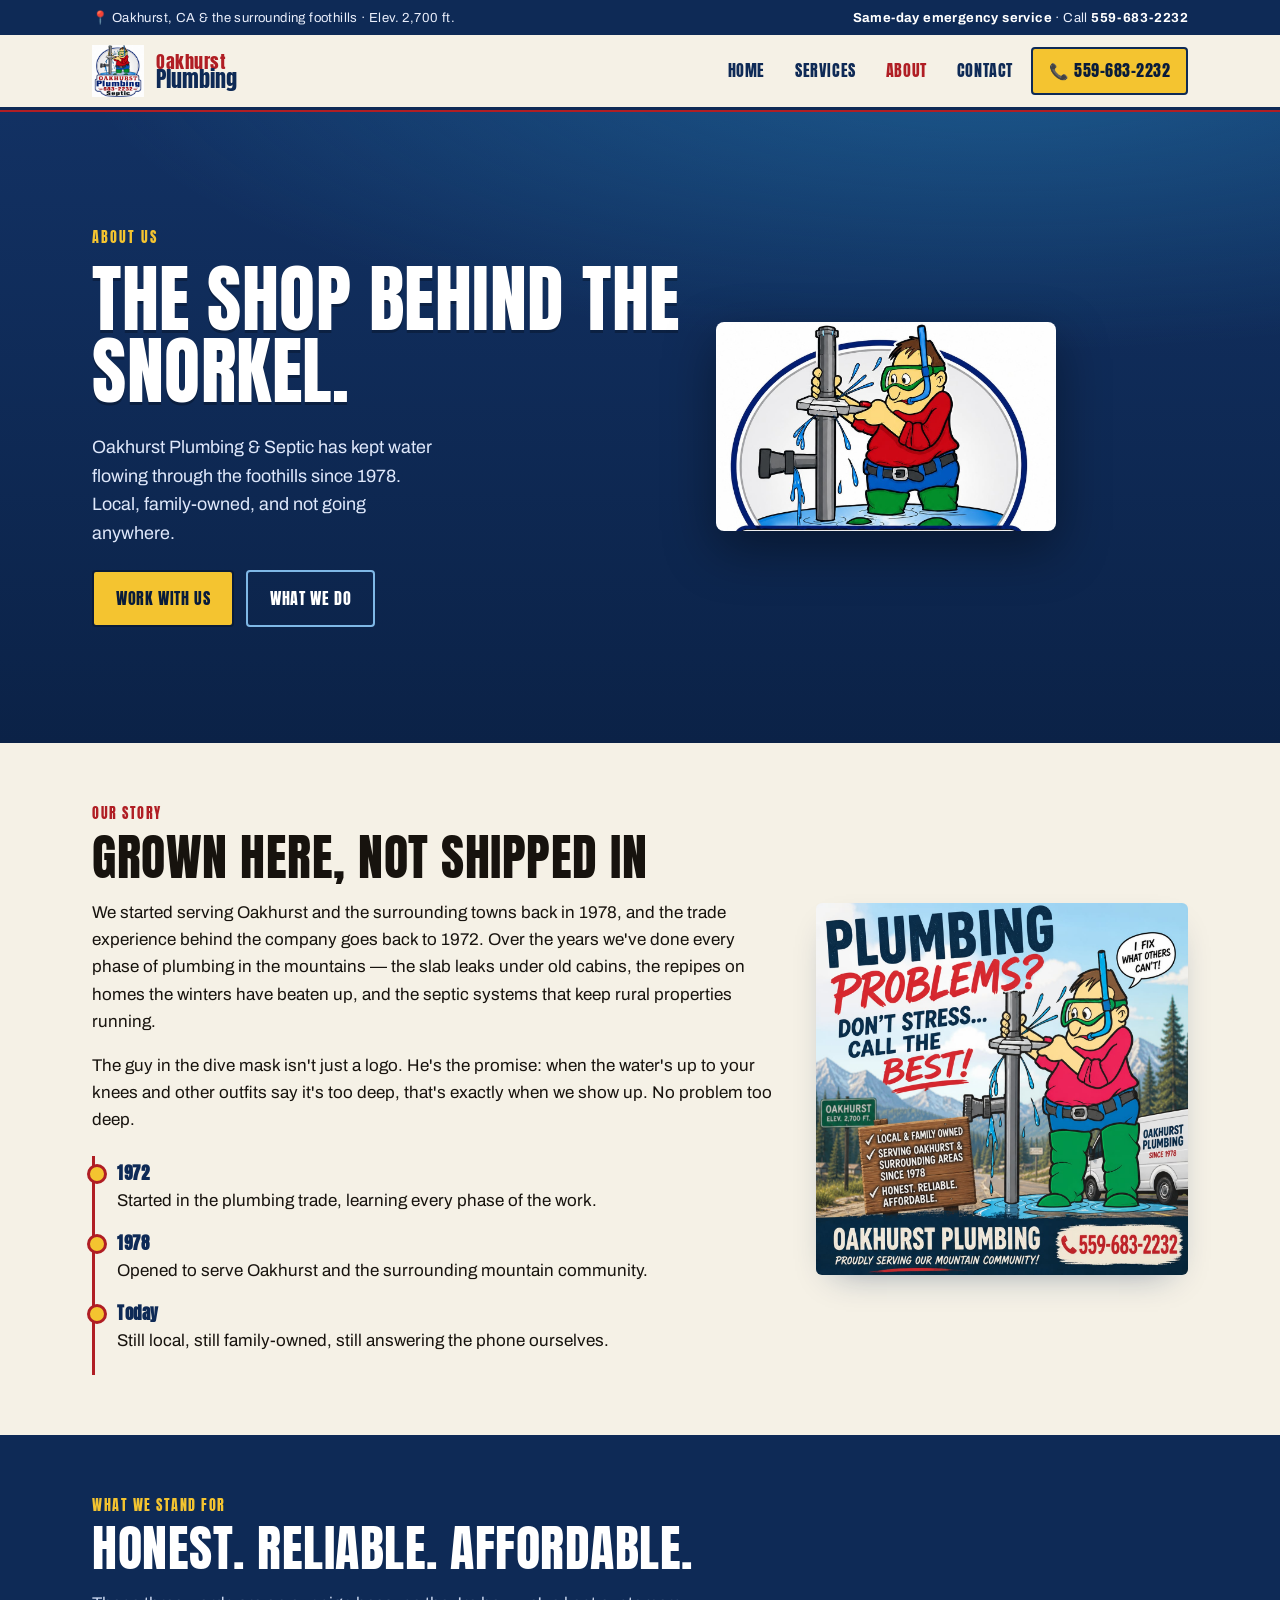
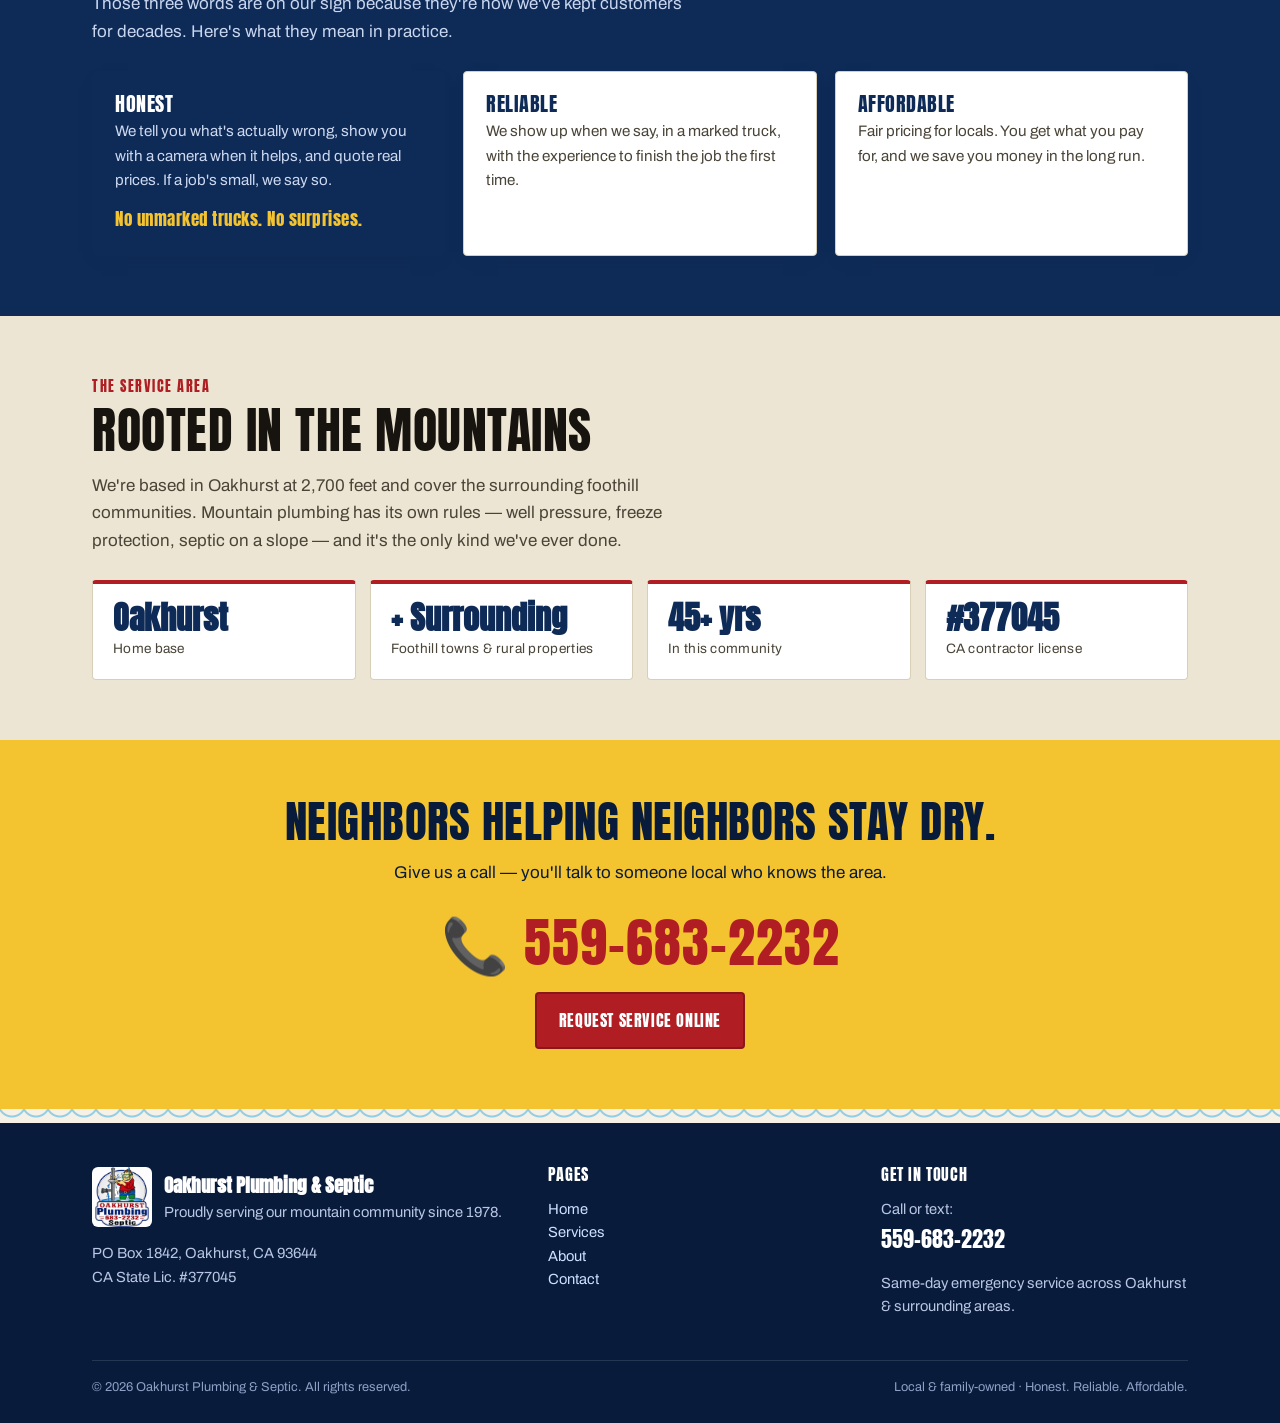
==== about.html @ 355076fd "first commit" ====
<!DOCTYPE html>
<html lang="en">
<head>
<meta charset="UTF-8">
<meta name="viewport" content="width=device-width, initial-scale=1.0">
<title>About | Oakhurst Plumbing &amp; Septic — Family-Owned Since 1978</title>
<meta name="description" content="Oakhurst Plumbing & Septic is a local, family-owned shop that has served Oakhurst and the surrounding mountain community since 1978. Meet the crew behind the snorkel. Call 559-683-2232.">
<meta property="og:title" content="About — Oakhurst Plumbing & Septic">
<meta property="og:description" content="Local, family-owned, and mountain-tested since 1978. Honest. Reliable. Affordable.">
<meta property="og:type" content="website">
<meta property="og:image" content="assets/img/logo-badge.jpg">
<link rel="preconnect" href="https://fonts.googleapis.com">
<link rel="preconnect" href="https://fonts.gstatic.com" crossorigin>
<link href="https://fonts.googleapis.com/css2?family=Anton&family=Archivo:wght@400;500;600;700&display=swap" rel="stylesheet">
<link rel="stylesheet" href="assets/style.css">
</head>
<body>

<div class="topbar"><div class="wrap">
  <span>📍 Oakhurst, CA &amp; the surrounding foothills · Elev. 2,700 ft.</span>
  <span><b>Same-day emergency service</b> · Call <a href="tel:+15596832232"><b>559-683-2232</b></a></span>
</div></div>

<header class="nav"><div class="wrap">
  <a class="brand" href="index.html" aria-label="Oakhurst Plumbing home">
    <img src="assets/img/logo-badge.jpg" alt="Oakhurst Plumbing & Septic logo">
    <span class="bt"><span class="o">Oakhurst</span><br><span class="p">Plumbing</span></span>
  </a>
  <button class="navtoggle" aria-label="Menu" aria-expanded="false">☰</button>
  <nav class="navlinks" aria-label="Primary">
    <a href="index.html">Home</a>
    <a href="services.html">Services</a>
    <a href="about.html" class="active">About</a>
    <a href="contact.html">Contact</a>
    <a class="call" href="tel:+15596832232">📞 559-683-2232</a>
  </nav>
</div></header>

<section class="hero">
  <div class="wrap" style="grid-template-columns:1fr .8fr">
    <div>
      <div class="eyebrow">About us</div>
      <h1>The shop behind the snorkel.</h1>
      <p class="lead">Oakhurst Plumbing &amp; Septic has kept water flowing through the foothills since 1978. Local, family-owned, and not going anywhere.</p>
      <div class="cta">
        <a class="btn btn-gold" href="contact.html">Work with us</a>
        <a class="btn btn-ghost" href="services.html">What we do</a>
      </div>
    </div>
    <div class="emblem"><img src="assets/img/emblem.jpg" alt="Oakhurst Plumbing mascot" style="width:min(340px,90%)"></div>
  </div>
</section>

<section>
  <div class="wrap story">
    <div>
      <div class="kicker">Our story</div>
      <h2 class="big reveal">Grown here, not shipped in</h2>
      <p class="reveal">We started serving Oakhurst and the surrounding towns back in 1978, and the trade experience behind the company goes back to 1972. Over the years we've done every phase of plumbing in the mountains — the slab leaks under old cabins, the repipes on homes the winters have beaten up, and the septic systems that keep rural properties running.</p>
      <p class="reveal">The guy in the dive mask isn't just a logo. He's the promise: when the water's up to your knees and other outfits say it's too deep, that's exactly when we show up. No problem too deep.</p>
      <ul class="timeline reveal">
        <li><b>1972</b>Started in the plumbing trade, learning every phase of the work.</li>
        <li><b>1978</b>Opened to serve Oakhurst and the surrounding mountain community.</li>
        <li><b>Today</b>Still local, still family-owned, still answering the phone ourselves.</li>
      </ul>
    </div>
    <div class="em reveal"><img src="assets/img/ad-goesbad.jpg" alt="Oakhurst Plumbing mascot wading through a flooded room to fix a pipe"></div>
  </div>
</section>

<section class="section-navy">
  <div class="wrap">
    <div class="kicker">What we stand for</div>
    <h2 class="big reveal">Honest. Reliable. Affordable.</h2>
    <p class="lead-max reveal">Those three words are on our sign because they're how we've kept customers for decades. Here's what they mean in practice.</p>
    <div class="svc-grid" style="grid-template-columns:1fr 1fr 1fr">
      <article class="svc feature reveal" style="grid-row:auto">
        <h3>Honest</h3>
        <p>We tell you what's actually wrong, show you with a camera when it helps, and quote real prices. If a job's small, we say so.</p>
        <div class="tagline">No unmarked trucks. No surprises.</div>
      </article>
      <article class="svc reveal"><h3>Reliable</h3><p style="color:var(--ink-2)">We show up when we say, in a marked truck, with the experience to finish the job the first time.</p></article>
      <article class="svc reveal"><h3>Affordable</h3><p style="color:var(--ink-2)">Fair pricing for locals. You get what you pay for, and we save you money in the long run.</p></article>
    </div>
  </div>
</section>

<section class="section-band">
  <div class="wrap">
    <div class="kicker">The service area</div>
    <h2 class="big reveal">Rooted in the mountains</h2>
    <p class="lead-max reveal">We're based in Oakhurst at 2,700 feet and cover the surrounding foothill communities. Mountain plumbing has its own rules — well pressure, freeze protection, septic on a slope — and it's the only kind we've ever done.</p>
    <div class="stats">
      <div class="stat reveal"><b>Oakhurst</b><span>Home base</span></div>
      <div class="stat reveal"><b>+ Surrounding</b><span>Foothill towns &amp; rural properties</span></div>
      <div class="stat reveal"><b>45+ yrs</b><span>In this community</span></div>
      <div class="stat reveal"><b>#377045</b><span>CA contractor license</span></div>
    </div>
  </div>
</section>

<section class="ctaband">
  <div class="wrap">
    <h2>Neighbors helping neighbors stay dry.</h2>
    <p style="max-width:50ch;margin:0 auto 6px">Give us a call — you'll talk to someone local who knows the area.</p>
    <a class="phone" href="tel:+15596832232">📞 559-683-2232</a>
    <div><a class="btn btn-red" href="contact.html">Request service online</a></div>
  </div>
</section>

<div class="ripple"></div>

<footer><div class="wrap">
  <div class="cols">
    <div>
      <div class="foot-brand">
        <img src="assets/img/logo-badge.jpg" alt="Oakhurst Plumbing & Septic">
        <div><b style="color:#fff;font-family:'Anton',sans-serif;font-size:1.2rem">Oakhurst Plumbing &amp; Septic</b><br>Proudly serving our mountain community since 1978.</div>
      </div>
      <p>PO Box 1842, Oakhurst, CA 93644<br>CA State Lic. #377045</p>
    </div>
    <div>
      <h4>Pages</h4>
      <p><a href="index.html">Home</a><br><a href="services.html">Services</a><br><a href="about.html">About</a><br><a href="contact.html">Contact</a></p>
    </div>
    <div>
      <h4>Get in touch</h4>
      <p>Call or text:<br><a href="tel:+15596832232" style="font-family:'Anton',sans-serif;font-size:1.4rem;color:#fff">559-683-2232</a></p>
      <p>Same-day emergency service across Oakhurst &amp; surrounding areas.</p>
    </div>
  </div>
  <div class="fine">
    <span>© <span id="yr">2026</span> Oakhurst Plumbing &amp; Septic. All rights reserved.</span>
    <span>Local &amp; family-owned · Honest. Reliable. Affordable.</span>
  </div>
</div></footer>

<script src="assets/site.js"></script>
</body>
</html>
---- assets/style.css ----
/* =========================================================================
   Oakhurst Plumbing & Septic — site styles
   Palette pulled from the shop's own logo + printed ads:
   fire-engine red, deep navy, waders green, snorkel blue, warm paper.
   Deliberately NOT the default indigo→violet SaaS gradient.
   ========================================================================= */

:root{
  --red:   #b01e24;
  --red-dk:#8a161b;
  --navy:  #0e2a56;
  --navy-dk:#081b3a;
  --green: #2e8b3d;
  --blue:  #2fa8e0;
  --paper: #f5f1e6;   /* warm off-white, like the wood-sign ads       */
  --paper-2:#ece5d3;  /* slightly deeper paper for banded sections     */
  --ink:   #17130e;   /* warm near-black                               */
  --ink-2: #4a4438;   /* muted body text                               */
  --line:  #d8cfb8;   /* hairline on paper                             */
  --gold:  #f4c430;   /* the phone-button yellow from the ads          */

  --wrap: 1140px;
  --shadow: 0 14px 34px -18px rgba(14,42,86,.45);
  --shadow-sm: 0 6px 16px -10px rgba(14,42,86,.5);
  --radius: 4px;      /* small + consistent-but-not-16px-everywhere    */
}

/* ---- reset-ish ---- */
*{box-sizing:border-box}
html{scroll-behavior:smooth}
@media (prefers-reduced-motion:reduce){html{scroll-behavior:auto}}
body{
  margin:0;
  font-family:"Archivo","Segoe UI",system-ui,-apple-system,sans-serif;
  color:var(--ink);
  background:var(--paper);
  line-height:1.6;
  font-size:17px;
  -webkit-font-smoothing:antialiased;
}
img{max-width:100%;display:block}
a{color:var(--red);text-decoration:none}
a:hover{text-decoration:underline}
h1,h2,h3,h4{
  font-family:"Anton","Archivo Black",Impact,sans-serif;
  font-weight:400;
  line-height:.98;
  letter-spacing:.5px;
  text-transform:uppercase;
  margin:0 0 .35em;
}
.wrap{max-width:var(--wrap);margin:0 auto;padding:0 22px}
.stack > * + *{margin-top:1rem}

/* small utility "wet" ripple divider reused between sections */
.ripple{height:14px;background:
  radial-gradient(circle at 12px -6px, transparent 12px, var(--blue) 13px 14px, transparent 15px) repeat-x;
  background-size:24px 20px;opacity:.5}

/* =====================  TOP BAR + NAV  ===================== */
.topbar{
  background:var(--navy);color:#e9eefb;font-size:.82rem;
  letter-spacing:.4px;
}
.topbar .wrap{display:flex;gap:18px;justify-content:space-between;
  align-items:center;padding-top:7px;padding-bottom:7px;flex-wrap:wrap}
.topbar a{color:#cfe0ff}
.topbar b{color:#fff}

.nav{
  position:sticky;top:0;z-index:40;
  background:var(--paper);
  border-bottom:3px solid var(--navy);
  box-shadow:0 2px 0 var(--red);
}
.nav .wrap{display:flex;align-items:center;gap:20px;
  padding-top:10px;padding-bottom:10px}
.brand{display:flex;align-items:center;gap:12px;margin-right:auto}
.brand img{width:52px;height:auto}
.brand .bt{font-family:"Anton",sans-serif;line-height:.9}
.brand .bt .o{color:var(--red);font-size:1.15rem;letter-spacing:.5px}
.brand .bt .p{color:var(--navy);font-size:1.35rem}
.navlinks{display:flex;gap:6px;align-items:center}
.navlinks a{
  color:var(--navy);font-family:"Anton",sans-serif;letter-spacing:.6px;
  text-transform:uppercase;font-size:.98rem;padding:8px 12px;border-radius:var(--radius);
}
.navlinks a:hover{background:var(--paper-2);text-decoration:none}
.navlinks a.active{color:var(--red)}
.nav .call{
  background:var(--gold);color:var(--navy-dk);font-family:"Anton",sans-serif;
  padding:9px 16px;border-radius:var(--radius);letter-spacing:.5px;
  border:2px solid var(--navy);white-space:nowrap;
}
.nav .call:hover{text-decoration:none;transform:translateY(-1px)}
.navtoggle{display:none;background:none;border:2px solid var(--navy);
  color:var(--navy);border-radius:var(--radius);font-size:1.4rem;
  line-height:1;padding:4px 10px;cursor:pointer}

/* =====================  HERO  ===================== */
.hero{position:relative;background:var(--navy);color:#fff;overflow:hidden}
.hero::before{ /* underwater light streaks, subtle, brand blue — not a purple gradient */
  content:"";position:absolute;inset:0;
  background:
    radial-gradient(120% 80% at 78% -10%, rgba(47,168,224,.35), transparent 60%),
    linear-gradient(180deg,#123163 0%, #0b2247 100%);
}
.hero .wrap{position:relative;display:grid;grid-template-columns:1.15fr .85fr;
  gap:34px;align-items:center;padding-top:56px;padding-bottom:56px}
.hero .eyebrow{font-family:"Anton",sans-serif;color:var(--gold);
  letter-spacing:2px;font-size:.9rem;text-transform:uppercase;margin-bottom:14px}
.hero h1{font-size:clamp(2.7rem,6vw,4.6rem);color:#fff;text-shadow:0 3px 0 rgba(0,0,0,.25)}
.hero h1 em{font-style:normal;color:var(--gold)}
.hero p.lead{font-size:1.12rem;max-width:34ch;color:#dfe8fb}
.hero .cta{display:flex;gap:12px;flex-wrap:wrap;margin-top:22px}
.btn{
  display:inline-block;font-family:"Anton",sans-serif;letter-spacing:.6px;
  text-transform:uppercase;padding:14px 22px;border-radius:var(--radius);
  border:2px solid transparent;cursor:pointer;font-size:1rem;
}
.btn-gold{background:var(--gold);color:var(--navy-dk);border-color:var(--navy-dk)}
.btn-gold:hover{text-decoration:none;transform:translateY(-2px);box-shadow:var(--shadow-sm)}
.btn-ghost{background:transparent;color:#fff;border-color:#7fb8e6}
.btn-ghost:hover{text-decoration:none;background:rgba(255,255,255,.08)}
.btn-red{background:var(--red);color:#fff;border-color:var(--red-dk)}
.btn-red:hover{text-decoration:none;background:var(--red-dk)}
.hero .emblem{justify-self:center;filter:drop-shadow(0 18px 26px rgba(0,0,0,.4))}
.hero .emblem img{width:min(420px,90%);border-radius:8px}
.hero .badgeline{margin-top:14px;display:flex;gap:8px;flex-wrap:wrap}
.tag{background:rgba(255,255,255,.1);border:1px solid rgba(255,255,255,.25);
  color:#eaf1ff;font-size:.78rem;padding:5px 10px;border-radius:20px;letter-spacing:.4px}

/* =====================  SECTIONS  ===================== */
section{padding:60px 0}
.section-band{background:var(--paper-2)}
.section-navy{background:var(--navy);color:#eaf1ff}
.section-navy h2,.section-navy h3{color:#fff}
.kicker{font-family:"Anton",sans-serif;color:var(--red);letter-spacing:1.5px;
  font-size:.85rem;text-transform:uppercase;margin-bottom:8px}
.section-navy .kicker{color:var(--gold)}
h2.big{font-size:clamp(2rem,4.5vw,3.1rem)}
.lead-max{max-width:60ch;color:var(--ink-2)}
.section-navy .lead-max{color:#c9d6ef}

/* value strip under hero — asymmetric, not 3 equal cards */
.valuestrip{background:var(--red);color:#fff}
.valuestrip .wrap{display:flex;flex-wrap:wrap;gap:0;
  padding-top:0;padding-bottom:0}
.valuestrip .v{flex:1 1 200px;padding:20px 22px;
  border-left:1px solid rgba(255,255,255,.18);display:flex;gap:12px;align-items:center}
.valuestrip .v:first-child{border-left:none}
.valuestrip .v b{font-family:"Anton",sans-serif;font-size:1.1rem;letter-spacing:.5px;display:block}
.valuestrip .v span{font-size:.85rem;color:#ffdede}
.valuestrip .v .ic{font-size:1.6rem;line-height:1}

/* services: intentional hierarchy — one wide feature + smaller items */
.svc-grid{display:grid;grid-template-columns:1.4fr 1fr 1fr;gap:18px;margin-top:26px}
.svc{background:#fff;border:1px solid var(--line);border-radius:var(--radius);
  padding:22px;box-shadow:var(--shadow-sm);position:relative;overflow:hidden}
.svc.feature{grid-row:span 2;background:var(--navy);color:#fff;border-color:var(--navy)}
.svc.feature h3{color:#fff}
.svc .num{font-family:"Anton",sans-serif;color:var(--line);font-size:2.4rem;
  position:absolute;top:8px;right:14px;line-height:1}
.svc.feature .num{color:rgba(255,255,255,.14)}
.svc h3{font-size:1.25rem;color:var(--navy);margin-bottom:6px}
.svc p{margin:0;font-size:.95rem;color:var(--ink-2)}
.svc.feature p{color:#cdd9f0}
.svc .tagline{margin-top:14px;font-family:"Anton",sans-serif;color:var(--gold);letter-spacing:.5px}

/* proof / ads gallery */
.ads{display:grid;grid-template-columns:repeat(3,1fr);gap:16px;margin-top:24px}
.ads figure{margin:0;border:6px solid #fff;box-shadow:var(--shadow);border-radius:2px;
  transform:rotate(-1deg);transition:transform .2s ease}
.ads figure:nth-child(2){transform:rotate(1deg)}
.ads figure:nth-child(3){transform:rotate(-.5deg)}
.ads figure:hover{transform:rotate(0) scale(1.02)}
.ads img{width:100%}

/* stat row — real, specific proof */
.stats{display:flex;flex-wrap:wrap;gap:14px;margin-top:26px}
.stat{flex:1 1 150px;background:#fff;border:1px solid var(--line);
  border-radius:var(--radius);padding:18px 20px;border-top:4px solid var(--red)}
.section-navy .stat{background:rgba(255,255,255,.06);border-color:rgba(255,255,255,.15);border-top-color:var(--gold)}
.stat b{font-family:"Anton",sans-serif;font-size:2rem;color:var(--navy);display:block;line-height:1}
.section-navy .stat b{color:#fff}
.stat span{font-size:.85rem;color:var(--ink-2);letter-spacing:.3px}
.section-navy .stat span{color:#c9d6ef}

/* checklist (from the ads) */
.checks{list-style:none;padding:0;margin:18px 0 0;display:grid;
  grid-template-columns:repeat(2,minmax(0,1fr));gap:10px 24px}
.checks li{position:relative;padding-left:30px;font-weight:600;color:var(--ink)}
.section-navy .checks li{color:#eaf1ff}
.checks li::before{content:"";position:absolute;left:0;top:3px;width:18px;height:18px;
  background:var(--green);border-radius:3px;
  box-shadow:inset 0 0 0 2px rgba(255,255,255,.6)}
.checks li::after{content:"✓";position:absolute;left:3px;top:1px;color:#fff;font-weight:900;font-size:.9rem}

/* CTA band */
.ctaband{background:var(--gold);color:var(--navy-dk);text-align:center}
.ctaband h2{color:var(--navy-dk);font-size:clamp(1.9rem,4vw,2.8rem)}
.ctaband .phone{font-family:"Anton",sans-serif;font-size:clamp(2.2rem,6vw,3.4rem);
  color:var(--red);letter-spacing:1px;display:inline-block;margin:6px 0}
.ctaband .phone:hover{text-decoration:none}

/* =====================  FORMS (contact)  ===================== */
.form{background:#fff;border:1px solid var(--line);border-radius:var(--radius);
  padding:26px;box-shadow:var(--shadow)}
.field{margin-bottom:16px}
.field label{display:block;font-family:"Anton",sans-serif;letter-spacing:.5px;
  font-size:.85rem;color:var(--navy);margin-bottom:6px;text-transform:uppercase}
.field input,.field select,.field textarea{
  width:100%;padding:12px 14px;border:1.5px solid var(--line);border-radius:var(--radius);
  font:inherit;color:var(--ink);background:var(--paper)}
.field input:focus,.field select:focus,.field textarea:focus{
  outline:none;border-color:var(--blue);box-shadow:0 0 0 3px rgba(47,168,224,.2);background:#fff}
.field textarea{min-height:120px;resize:vertical}
.formnote{font-size:.85rem;color:var(--ink-2);margin-top:4px}
.formok{background:var(--green);color:#fff;padding:14px 16px;border-radius:var(--radius);
  font-weight:600;margin-top:14px}
.hidden{display:none}

/* info cards on contact/about */
.info-grid{display:grid;grid-template-columns:1fr 1fr;gap:22px;align-items:start}
.info-card{background:#fff;border:1px solid var(--line);border-radius:var(--radius);
  padding:22px;box-shadow:var(--shadow-sm)}
.info-card h3{color:var(--navy);font-size:1.2rem}
.info-card .row{display:flex;gap:10px;padding:8px 0;border-bottom:1px dashed var(--line)}
.info-card .row:last-child{border-bottom:none}
.info-card .row b{min-width:96px;color:var(--red);font-family:"Anton",sans-serif;letter-spacing:.4px;font-size:.9rem}

/* about story */
.story{display:grid;grid-template-columns:1.3fr .7fr;gap:34px;align-items:center}
.story .em img{border-radius:6px;box-shadow:var(--shadow)}
.timeline{border-left:3px solid var(--red);margin:22px 0 0;padding:4px 0 4px 22px}
.timeline li{list-style:none;margin-bottom:16px;position:relative}
.timeline li::before{content:"";position:absolute;left:-30px;top:4px;width:14px;height:14px;
  background:var(--gold);border:3px solid var(--red);border-radius:50%}
.timeline b{font-family:"Anton",sans-serif;color:var(--navy);letter-spacing:.5px;display:block}

/* =====================  FOOTER  ===================== */
footer{background:var(--navy-dk);color:#b9c6e4;padding:44px 0 26px;font-size:.92rem}
footer .cols{display:grid;grid-template-columns:1.4fr 1fr 1fr;gap:26px}
footer h4{color:#fff;font-size:1rem;letter-spacing:.6px;margin-bottom:12px}
footer a{color:#cfe0ff}
footer .foot-brand{display:flex;gap:12px;align-items:center;margin-bottom:12px}
footer .foot-brand img{width:60px;border-radius:6px}
footer .fine{margin-top:26px;border-top:1px solid rgba(255,255,255,.12);
  padding-top:16px;font-size:.8rem;color:#8ea0c6;display:flex;justify-content:space-between;flex-wrap:wrap;gap:8px}

/* =====================  MOTION (purposeful, reduced-motion aware) ===================== */
.reveal{opacity:0;transform:translateY(18px);transition:opacity .6s ease,transform .6s ease}
.reveal.in{opacity:1;transform:none}
@media (prefers-reduced-motion:reduce){
  .reveal{opacity:1;transform:none;transition:none}
  .ads figure,.ads figure:hover{transition:none}
}

/* =====================  RESPONSIVE  ===================== */
@media (max-width:900px){
  .hero .wrap{grid-template-columns:1fr;text-align:center}
  .hero .cta{justify-content:center}
  .hero p.lead{margin-inline:auto}
  .hero .emblem{order:-1}
  .svc-grid{grid-template-columns:1fr 1fr}
  .svc.feature{grid-row:auto;grid-column:1 / -1}
  .story{grid-template-columns:1fr}
  .info-grid{grid-template-columns:1fr}
  footer .cols{grid-template-columns:1fr 1fr}
}
@media (max-width:640px){
  .navlinks{position:absolute;top:100%;left:0;right:0;background:var(--paper);
    flex-direction:column;align-items:stretch;padding:8px 18px 16px;
    border-bottom:3px solid var(--navy);box-shadow:var(--shadow);display:none}
  .navlinks.open{display:flex}
  .navtoggle{display:inline-block}
  .nav .call{margin-left:auto}
  .svc-grid{grid-template-columns:1fr}
  .ads{grid-template-columns:1fr}
  .ads figure,.ads figure:nth-child(2),.ads figure:nth-child(3){transform:none}
  .checks{grid-template-columns:1fr}
  footer .cols{grid-template-columns:1fr}
  .stat{flex-basis:calc(50% - 7px)}
}
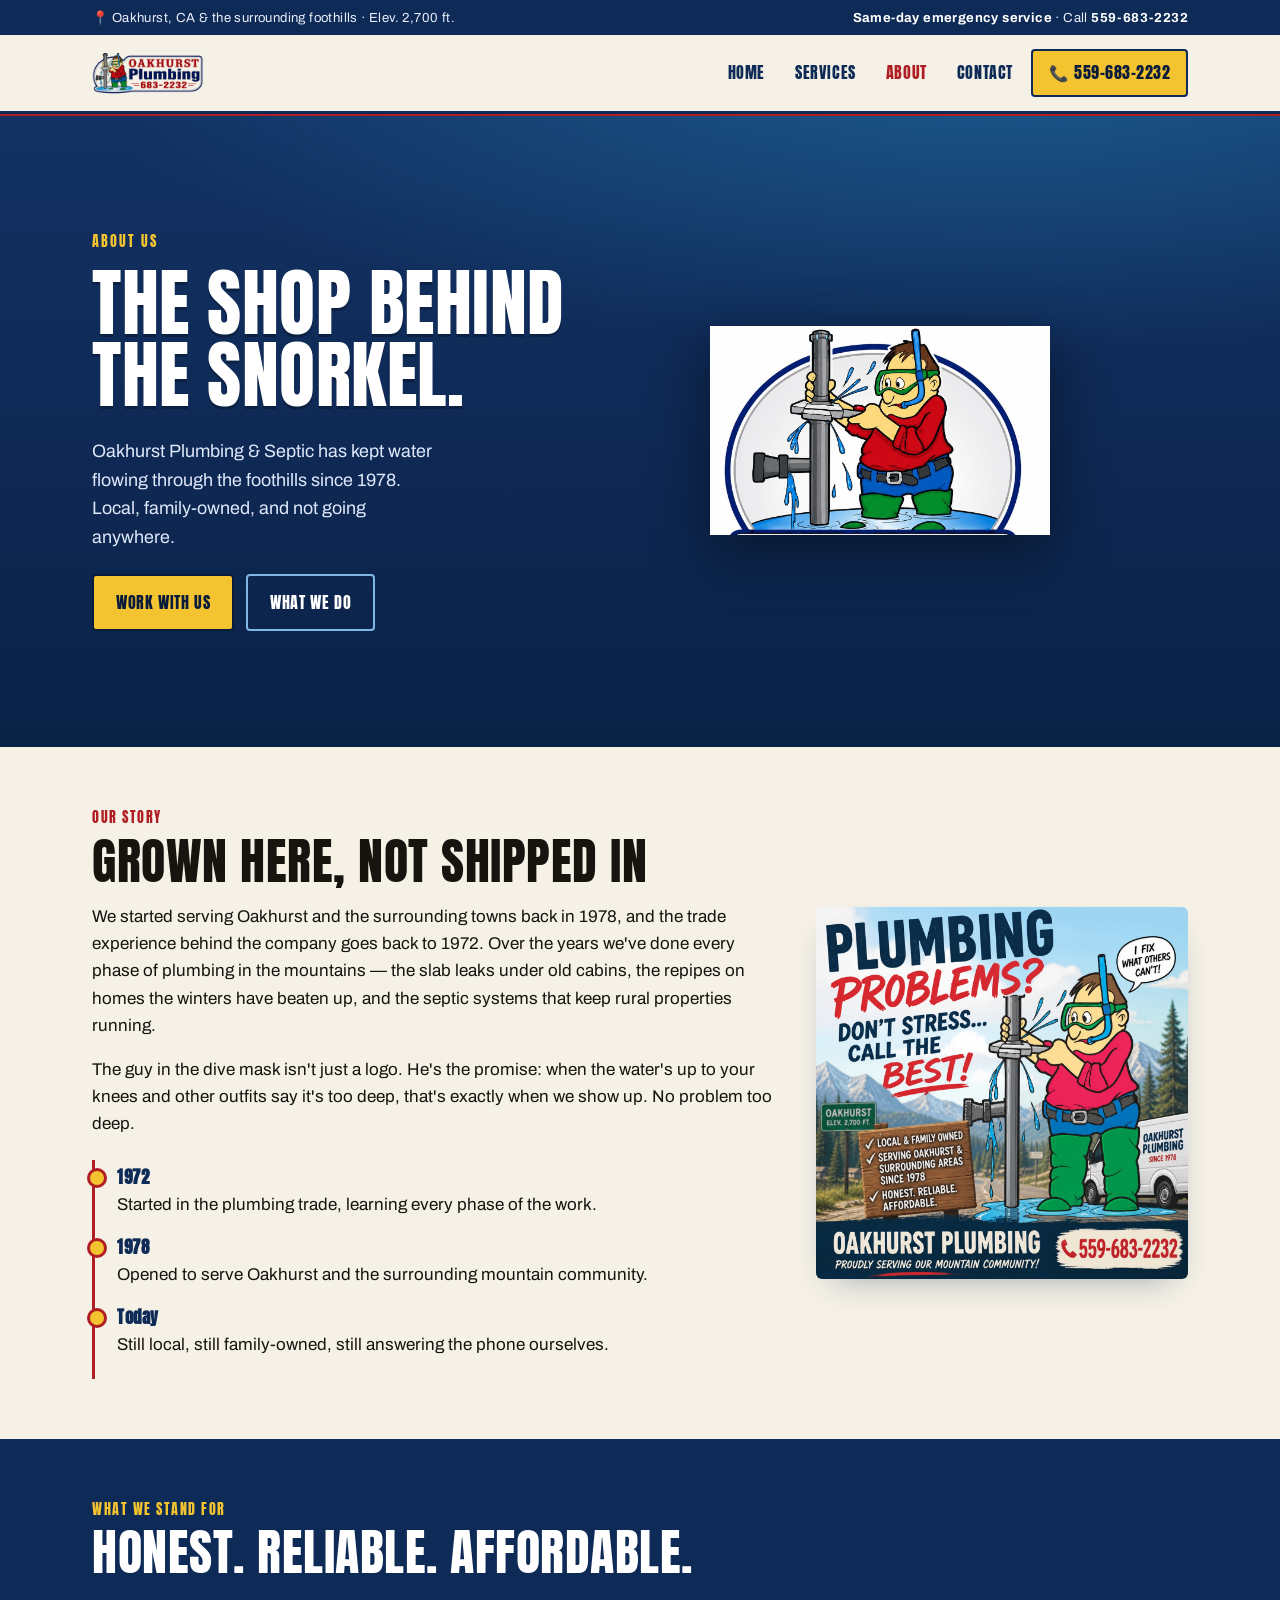
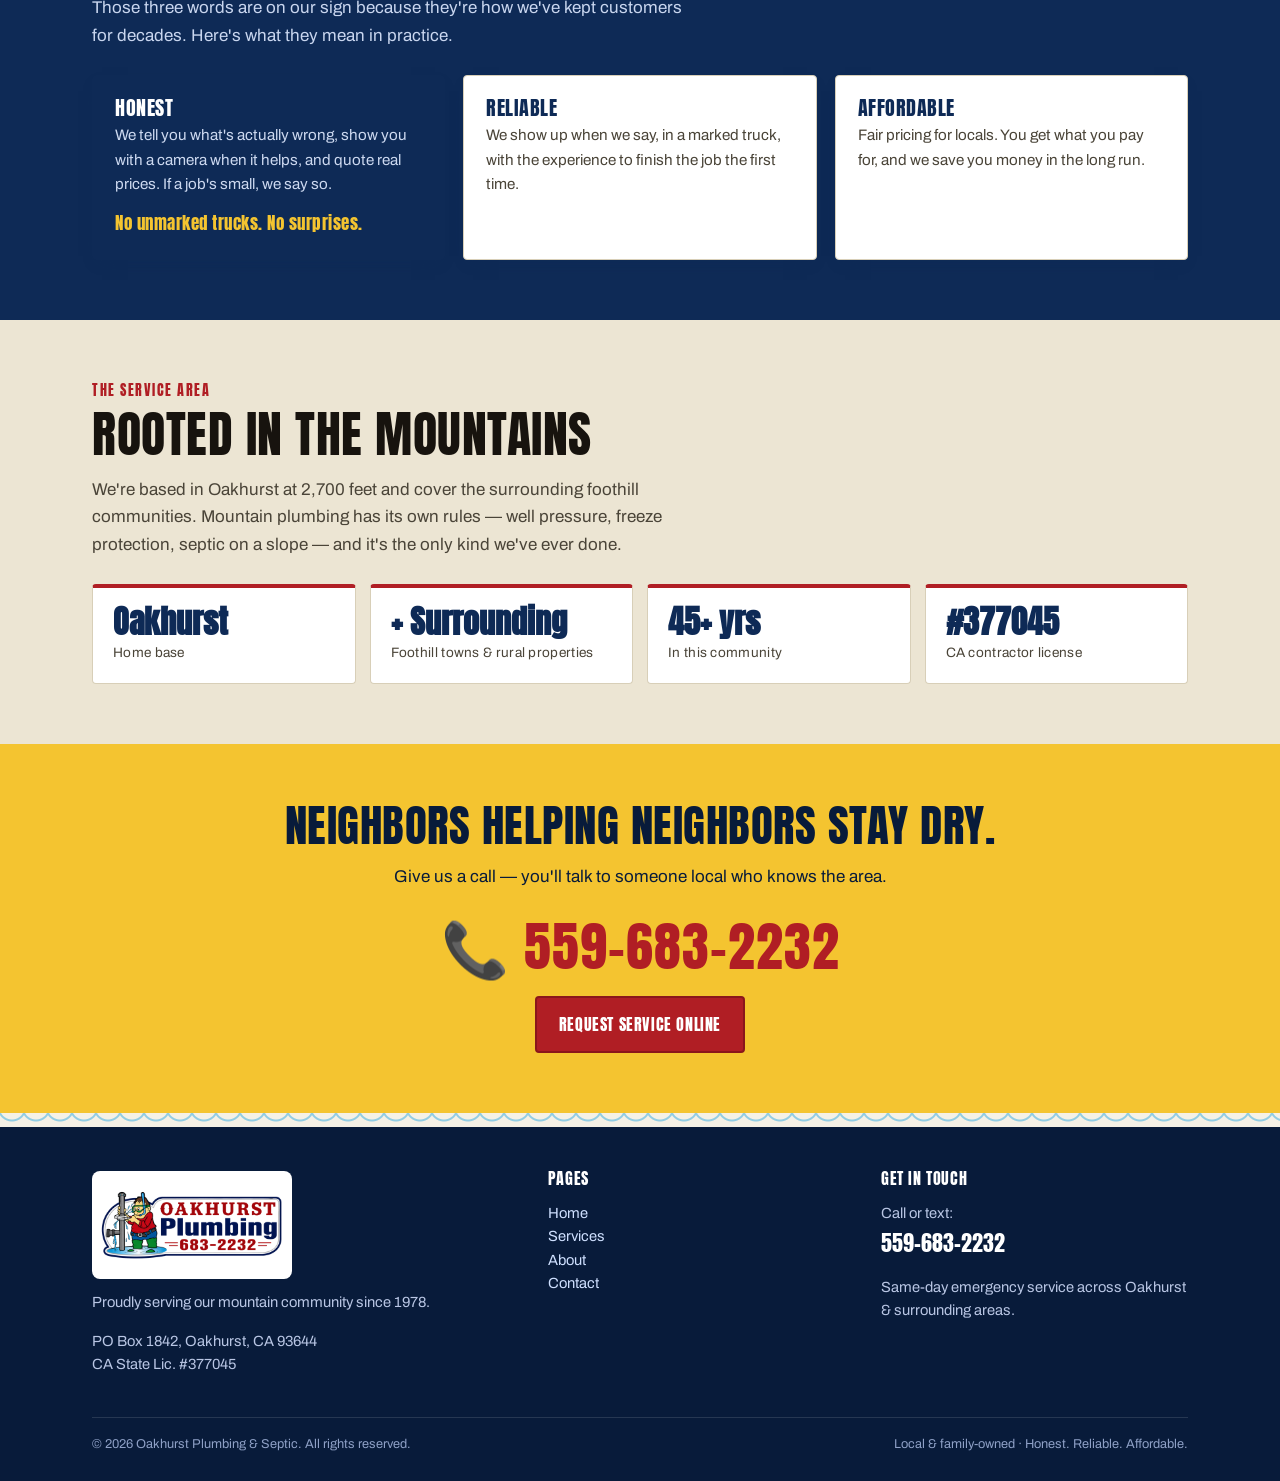
==== commit 1c432deb: "Responsive Fix" ====
--- a/about.html
+++ b/about.html
@@ -8,7 +8,7 @@
 <meta property="og:title" content="About — Oakhurst Plumbing & Septic">
 <meta property="og:description" content="Local, family-owned, and mountain-tested since 1978. Honest. Reliable. Affordable.">
 <meta property="og:type" content="website">
-<meta property="og:image" content="assets/img/logo-badge.jpg">
+<meta property="og:image" content="assets/img/logo-header.png">
 <link rel="preconnect" href="https://fonts.googleapis.com">
 <link rel="preconnect" href="https://fonts.gstatic.com" crossorigin>
 <link href="https://fonts.googleapis.com/css2?family=Anton&family=Archivo:wght@400;500;600;700&display=swap" rel="stylesheet">
@@ -22,9 +22,8 @@
 </div></div>
 
 <header class="nav"><div class="wrap">
-  <a class="brand" href="index.html" aria-label="Oakhurst Plumbing home">
-    <img src="assets/img/logo-badge.jpg" alt="Oakhurst Plumbing & Septic logo">
-    <span class="bt"><span class="o">Oakhurst</span><br><span class="p">Plumbing</span></span>
+  <a class="brand" href="index.html" aria-label="Oakhurst Plumbing & Septic home">
+    <img src="assets/img/logo-header.png" alt="Oakhurst Plumbing & Septic — 683-2232">
   </a>
   <button class="navtoggle" aria-label="Menu" aria-expanded="false">☰</button>
   <nav class="navlinks" aria-label="Primary">
@@ -37,7 +36,7 @@
 </div></header>
 
 <section class="hero">
-  <div class="wrap" style="grid-template-columns:1fr .8fr">
+  <div class="wrap hero-2col">
     <div>
       <div class="eyebrow">About us</div>
       <h1>The shop behind the snorkel.</h1>
@@ -73,8 +72,8 @@
     <div class="kicker">What we stand for</div>
     <h2 class="big reveal">Honest. Reliable. Affordable.</h2>
     <p class="lead-max reveal">Those three words are on our sign because they're how we've kept customers for decades. Here's what they mean in practice.</p>
-    <div class="svc-grid" style="grid-template-columns:1fr 1fr 1fr">
-      <article class="svc feature reveal" style="grid-row:auto">
+    <div class="svc-grid cols-3">
+      <article class="svc feature reveal no-span">
         <h3>Honest</h3>
         <p>We tell you what's actually wrong, show you with a camera when it helps, and quote real prices. If a job's small, we say so.</p>
         <div class="tagline">No unmarked trucks. No surprises.</div>
@@ -114,8 +113,8 @@
   <div class="cols">
     <div>
       <div class="foot-brand">
-        <img src="assets/img/logo-badge.jpg" alt="Oakhurst Plumbing & Septic">
-        <div><b style="color:#fff;font-family:'Anton',sans-serif;font-size:1.2rem">Oakhurst Plumbing &amp; Septic</b><br>Proudly serving our mountain community since 1978.</div>
+        <img src="assets/img/logo-header.png" alt="Oakhurst Plumbing & Septic">
+        <div>Proudly serving our mountain community since 1978.</div>
       </div>
       <p>PO Box 1842, Oakhurst, CA 93644<br>CA State Lic. #377045</p>
     </div>
--- a/assets/style.css
+++ b/assets/style.css
@@ -27,6 +27,8 @@
 
 /* ---- reset-ish ---- */
 *{box-sizing:border-box}
+html,body{max-width:100%;overflow-x:hidden}   /* never allow sideways scroll */
+img,figure{max-width:100%}
 html{scroll-behavior:smooth}
 @media (prefers-reduced-motion:reduce){html{scroll-behavior:auto}}
 body{
@@ -76,10 +78,7 @@
 .nav .wrap{display:flex;align-items:center;gap:20px;
   padding-top:10px;padding-bottom:10px}
 .brand{display:flex;align-items:center;gap:12px;margin-right:auto}
-.brand img{width:52px;height:auto}
-.brand .bt{font-family:"Anton",sans-serif;line-height:.9}
-.brand .bt .o{color:var(--red);font-size:1.15rem;letter-spacing:.5px}
-.brand .bt .p{color:var(--navy);font-size:1.35rem}
+.brand img{height:56px;width:auto;display:block}
 .navlinks{display:flex;gap:6px;align-items:center}
 .navlinks a{
   color:var(--navy);font-family:"Anton",sans-serif;letter-spacing:.6px;
@@ -124,8 +123,8 @@
 .btn-ghost:hover{text-decoration:none;background:rgba(255,255,255,.08)}
 .btn-red{background:var(--red);color:#fff;border-color:var(--red-dk)}
 .btn-red:hover{text-decoration:none;background:var(--red-dk)}
-.hero .emblem{justify-self:center;filter:drop-shadow(0 18px 26px rgba(0,0,0,.4))}
-.hero .emblem img{width:min(420px,90%);border-radius:8px}
+.hero .emblem{justify-self:center;filter:drop-shadow(0 16px 30px rgba(0,0,0,.45))}
+.hero .emblem img{width:min(480px,92%)}
 .hero .badgeline{margin-top:14px;display:flex;gap:8px;flex-wrap:wrap}
 .tag{background:rgba(255,255,255,.1);border:1px solid rgba(255,255,255,.25);
   color:#eaf1ff;font-size:.78rem;padding:5px 10px;border-radius:20px;letter-spacing:.4px}
@@ -153,8 +152,18 @@
 .valuestrip .v span{font-size:.85rem;color:#ffdede}
 .valuestrip .v .ic{font-size:1.6rem;line-height:1}
 
+/* hero variant used on interior pages (was an inline style) */
+.hero .wrap.hero-split{grid-template-columns:1fr .8fr}
+
 /* services: intentional hierarchy — one wide feature + smaller items */
 .svc-grid{display:grid;grid-template-columns:1.4fr 1fr 1fr;gap:18px;margin-top:26px}
+/* even 3-up variant used on the services + about pages (collapses responsively) */
+.svc-grid.cols-3{grid-template-columns:repeat(3,1fr)}
+.checks.cols-3{grid-template-columns:repeat(3,minmax(0,1fr))}
+/* even 3-up variant used on interior pages (was an inline style) */
+.svc-grid.three{grid-template-columns:repeat(3,1fr)}
+/* 3-column checklist variant (was an inline style) */
+.checks.three-col{grid-template-columns:repeat(3,1fr)}
 .svc{background:#fff;border:1px solid var(--line);border-radius:var(--radius);
   padding:22px;box-shadow:var(--shadow-sm);position:relative;overflow:hidden}
 .svc.feature{grid-row:span 2;background:var(--navy);color:#fff;border-color:var(--navy)}
@@ -195,6 +204,8 @@
   background:var(--green);border-radius:3px;
   box-shadow:inset 0 0 0 2px rgba(255,255,255,.6)}
 .checks li::after{content:"✓";position:absolute;left:3px;top:1px;color:#fff;font-weight:900;font-size:.9rem}
+/* 3-up checklist only where there's room; collapses via the media queries below */
+@media (min-width:760px){ .checks-3{grid-template-columns:repeat(3,minmax(0,1fr))} }
 
 /* CTA band */
 .ctaband{background:var(--gold);color:var(--navy-dk);text-align:center}
@@ -243,8 +254,8 @@
 footer .cols{display:grid;grid-template-columns:1.4fr 1fr 1fr;gap:26px}
 footer h4{color:#fff;font-size:1rem;letter-spacing:.6px;margin-bottom:12px}
 footer a{color:#cfe0ff}
-footer .foot-brand{display:flex;gap:12px;align-items:center;margin-bottom:12px}
-footer .foot-brand img{width:60px;border-radius:6px}
+footer .foot-brand{display:flex;flex-direction:column;gap:12px;align-items:flex-start;margin-bottom:12px}
+footer .foot-brand img{width:200px;height:auto;background:#fff;border-radius:8px;padding:8px}
 footer .fine{margin-top:26px;border-top:1px solid rgba(255,255,255,.12);
   padding-top:16px;font-size:.8rem;color:#8ea0c6;display:flex;justify-content:space-between;flex-wrap:wrap;gap:8px}
 
@@ -256,29 +267,97 @@
   .ads figure,.ads figure:hover{transition:none}
 }
 
+/* ---- layout modifier classes (base = desktop) ---- */
+.hero .wrap.hero-2col{grid-template-columns:1fr .82fr}
+.svc-grid.cols-3{grid-template-columns:repeat(3,1fr)}
+.svc .no-span,.svc.feature.no-span{grid-row:auto}
+.checks.checks-3{grid-template-columns:repeat(3,minmax(0,1fr))}
+
 /* =====================  RESPONSIVE  ===================== */
-@media (max-width:900px){
-  .hero .wrap{grid-template-columns:1fr;text-align:center}
+
+/* --- large tablet / small laptop --- */
+@media (max-width:1024px){
+  :root{--wrap:960px}
+  .hero h1{font-size:clamp(2.4rem,6vw,3.8rem)}
+}
+
+/* --- tablet: 3-up grids become 2-up, tighten hero --- */
+@media (max-width:860px){
+  .hero .wrap,
+  .hero .wrap.hero-2col{grid-template-columns:1fr;text-align:center;gap:26px}
   .hero .cta{justify-content:center}
   .hero p.lead{margin-inline:auto}
   .hero .emblem{order:-1}
-  .svc-grid{grid-template-columns:1fr 1fr}
-  .svc.feature{grid-row:auto;grid-column:1 / -1}
-  .story{grid-template-columns:1fr}
+  .hero .emblem img{width:min(300px,70%)}
+  .hero .badgeline{justify-content:center}
+
+  .svc-grid,
+  .svc-grid.cols-3{grid-template-columns:1fr 1fr}
+  .svc.feature{grid-column:1 / -1}
+  .svc.feature.no-span{grid-column:1 / -1}
+
+  .checks,
+  .checks.checks-3{grid-template-columns:repeat(2,minmax(0,1fr))}
+
+  .story{grid-template-columns:1fr;gap:26px}
   .info-grid{grid-template-columns:1fr}
+
+  .valuestrip .v{flex-basis:calc(50% - 0px)}
+  .valuestrip .v:nth-child(3){border-left:none}
+
   footer .cols{grid-template-columns:1fr 1fr}
-}
+  footer .cols > div:first-child{grid-column:1 / -1}
+}
+
+/* --- phones: single column, show mobile nav --- */
 @media (max-width:640px){
+  body{font-size:16px}
+  section{padding:44px 0}
+  .wrap{padding:0 18px}
+
   .navlinks{position:absolute;top:100%;left:0;right:0;background:var(--paper);
-    flex-direction:column;align-items:stretch;padding:8px 18px 16px;
+    flex-direction:column;align-items:stretch;padding:10px 18px 16px;
     border-bottom:3px solid var(--navy);box-shadow:var(--shadow);display:none}
   .navlinks.open{display:flex}
-  .navtoggle{display:inline-block}
-  .nav .call{margin-left:auto}
-  .svc-grid{grid-template-columns:1fr}
+  .navlinks a{padding:12px 10px;border-bottom:1px solid var(--line)}
+  .navlinks a:last-of-type{border-bottom:none}
+  .navtoggle{display:inline-block;order:3}
+  .nav .call{order:2;margin-left:auto;font-size:.9rem;padding:8px 12px}
+  .nav .wrap{flex-wrap:wrap}
+
+  .topbar .wrap{justify-content:center;text-align:center;gap:4px}
+
+  h2.big{font-size:clamp(1.7rem,7vw,2.3rem)}
+  .hero h1{font-size:clamp(2.1rem,9vw,2.8rem)}
+
+  .svc-grid,
+  .svc-grid.cols-3{grid-template-columns:1fr}
+  .svc.feature,.svc.feature.no-span{grid-column:auto}
+
   .ads{grid-template-columns:1fr}
-  .ads figure,.ads figure:nth-child(2),.ads figure:nth-child(3){transform:none}
-  .checks{grid-template-columns:1fr}
+  .ads figure,
+  .ads figure:nth-child(2),
+  .ads figure:nth-child(3){transform:none}
+
+  .checks,
+  .checks.checks-3{grid-template-columns:1fr}
+
+  .valuestrip .v{flex-basis:100%;border-left:none;
+    border-top:1px solid rgba(255,255,255,.18)}
+  .valuestrip .v:first-child{border-top:none}
+
+  .stats{gap:10px}
+  .stat{flex-basis:calc(50% - 5px)}
+
+  .form{padding:20px}
   footer .cols{grid-template-columns:1fr}
-  .stat{flex-basis:calc(50% - 7px)}
-}
+  footer .cols > div:first-child{grid-column:auto}
+  footer .fine{justify-content:center;text-align:center}
+}
+
+/* --- very small phones --- */
+@media (max-width:360px){
+  .stat{flex-basis:100%}
+  .hero .cta{flex-direction:column}
+  .hero .cta .btn{width:100%;text-align:center}
+}
